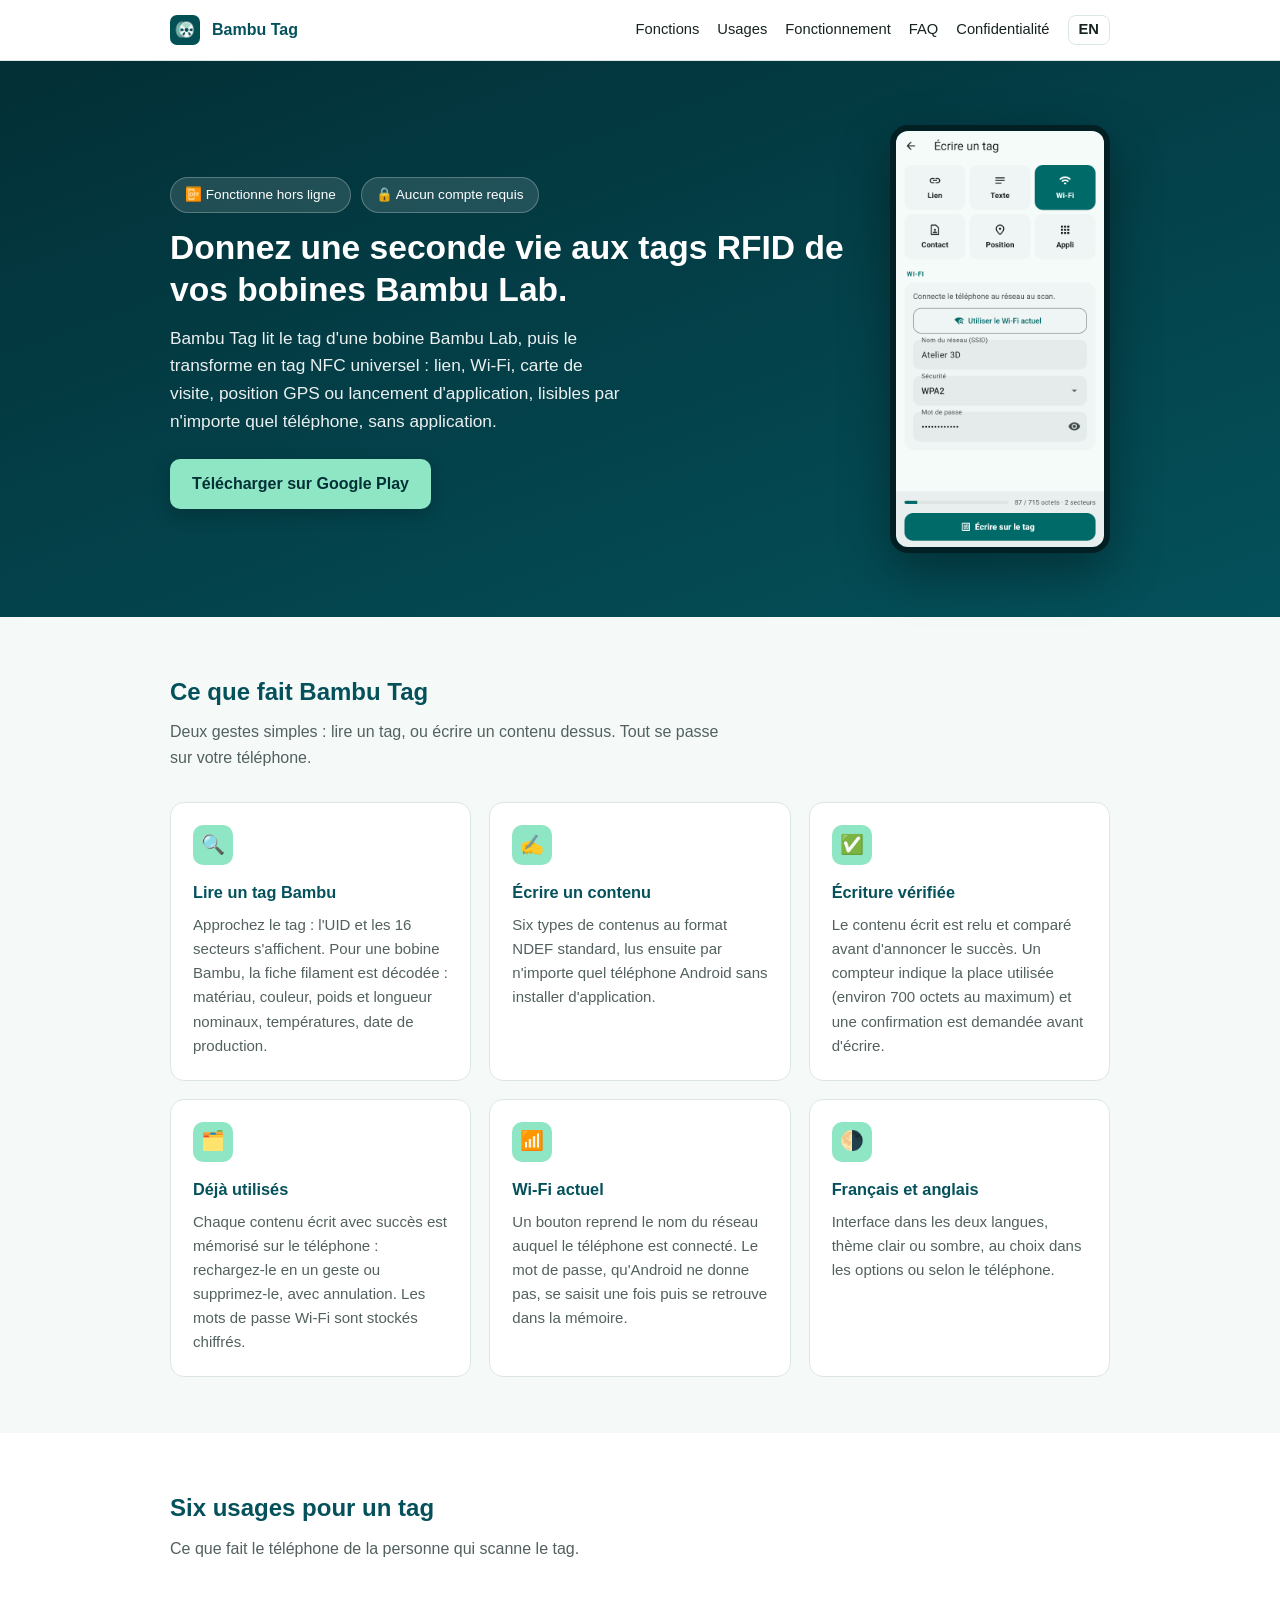
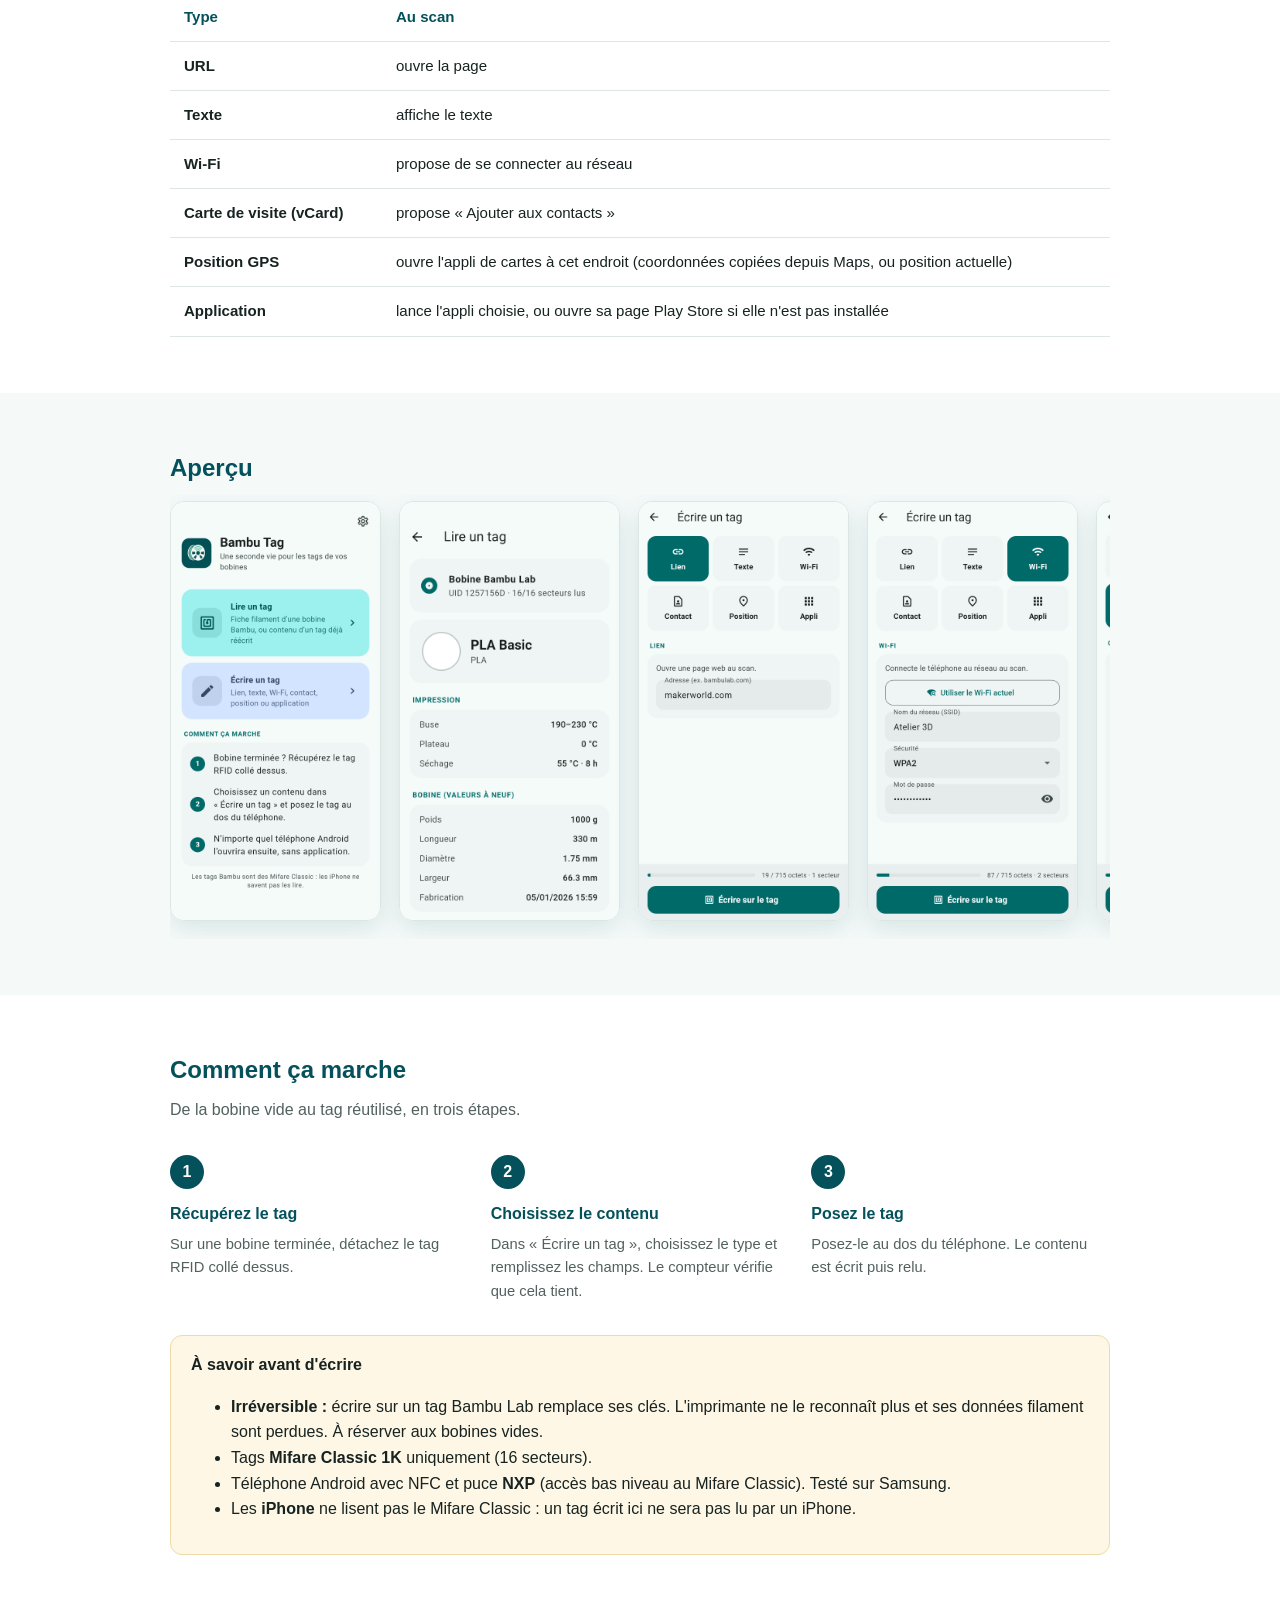
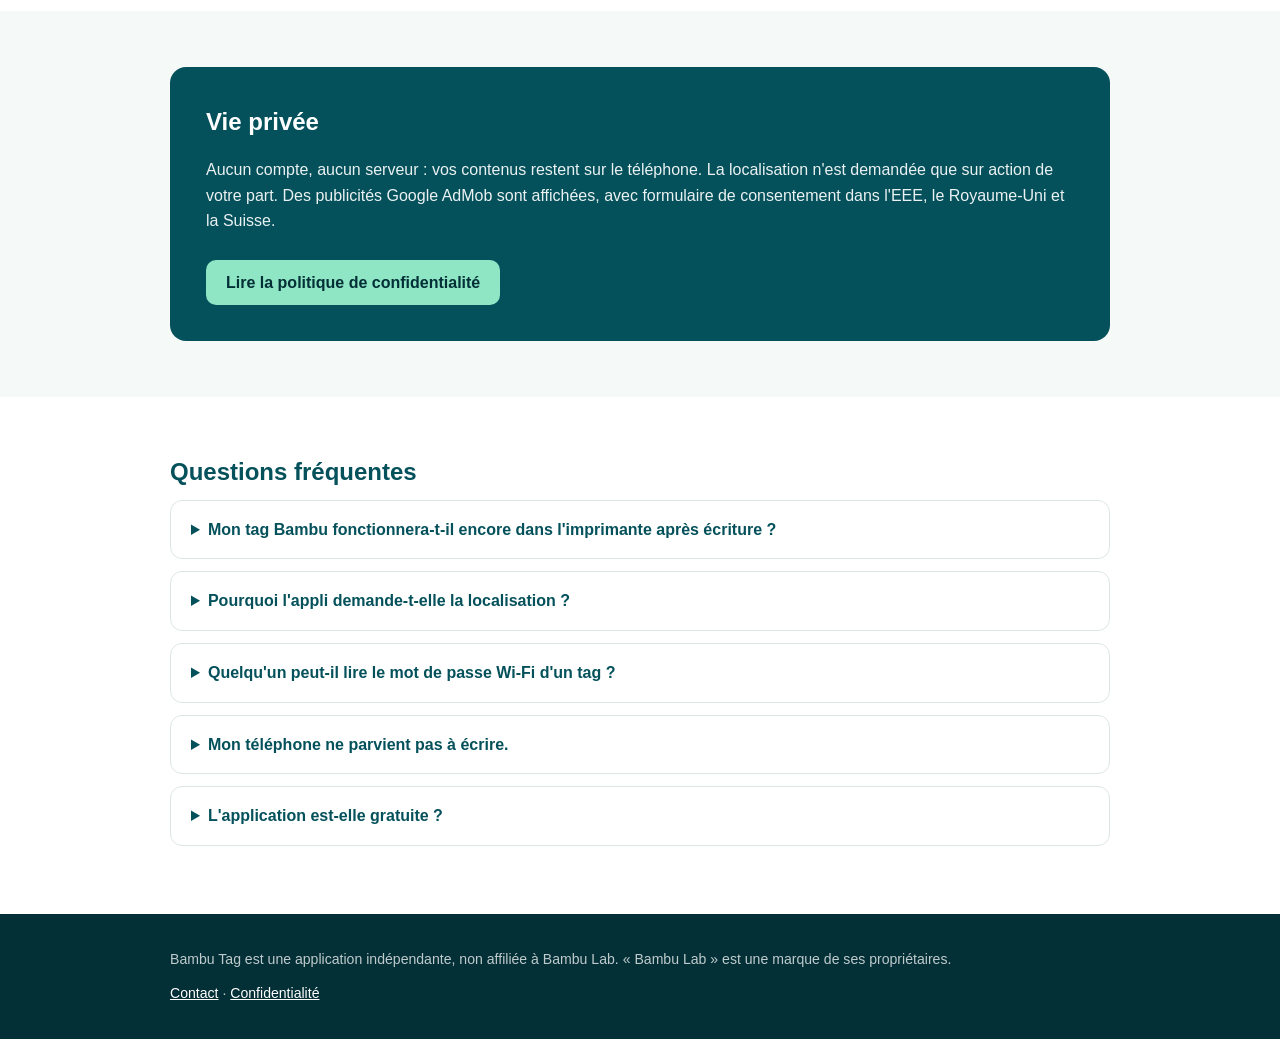
==== index.html @ ccbeabd3 "Add files via upload" ====
<!DOCTYPE html>
<html lang="fr">
<head>
<meta charset="UTF-8">
<meta name="viewport" content="width=device-width, initial-scale=1.0">
<title>Bambu Tag : lire et écrire vos tags NFC</title>
<meta name="description" content="Lisez les tags RFID Bambu Lab et réutilisez-les : URL, texte, Wi-Fi, contact, GPS, application. Guide de Bambu Tag.">
<link rel="icon" href="img/icon-512.png">
<link rel="stylesheet" href="style.css">
</head>
<body>
<nav><div class="container"><img src="img/icon-512.png" alt=""><span class="brand">Bambu Tag</span>
<div class="links"><a href="#fonctions">Fonctions</a><a href="#usages">Usages</a><a href="#fonctionnement">Fonctionnement</a><a href="#faq">FAQ</a><a href="politique-confidentialite.html">Confidentialité</a><a class="lang" href="en/index.html">EN</a></div></div></nav>
<header class="hero"><div class="container">
<div class="copy"><div class="badges"><span class="badge">📴 Fonctionne hors ligne</span><span class="badge">🔒 Aucun compte requis</span></div>
<h1>Donnez une seconde vie aux tags RFID de vos bobines Bambu Lab.</h1><p class="lead">Bambu Tag lit le tag d'une bobine Bambu Lab, puis le transforme en tag NFC universel : lien, Wi-Fi, carte de visite, position GPS ou lancement d'application, lisibles par n'importe quel téléphone, sans application.</p>
<a class="store-btn" href="https://play.google.com/store/apps/details?id=com.olivier.bambutag">Télécharger sur Google Play</a></div>
<div class="shot"><img src="img/fr/4-wifi.png" alt=""></div></div></header>
<section id="fonctions"><div class="container"><h2>Ce que fait Bambu Tag</h2><p class="subtitle">Deux gestes simples : lire un tag, ou écrire un contenu dessus. Tout se passe sur votre téléphone.</p><div class="grid"><div class="card"><div class="icon">🔍</div><h3>Lire un tag Bambu</h3><p>Approchez le tag : l'UID et les 16 secteurs s'affichent. Pour une bobine Bambu, la fiche filament est décodée : matériau, couleur, poids et longueur nominaux, températures, date de production.</p></div><div class="card"><div class="icon">✍️</div><h3>Écrire un contenu</h3><p>Six types de contenus au format NDEF standard, lus ensuite par n'importe quel téléphone Android sans installer d'application.</p></div><div class="card"><div class="icon">✅</div><h3>Écriture vérifiée</h3><p>Le contenu écrit est relu et comparé avant d'annoncer le succès. Un compteur indique la place utilisée (environ 700 octets au maximum) et une confirmation est demandée avant d'écrire.</p></div><div class="card"><div class="icon">🗂️</div><h3>Déjà utilisés</h3><p>Chaque contenu écrit avec succès est mémorisé sur le téléphone : rechargez-le en un geste ou supprimez-le, avec annulation. Les mots de passe Wi-Fi sont stockés chiffrés.</p></div><div class="card"><div class="icon">📶</div><h3>Wi-Fi actuel</h3><p>Un bouton reprend le nom du réseau auquel le téléphone est connecté. Le mot de passe, qu'Android ne donne pas, se saisit une fois puis se retrouve dans la mémoire.</p></div><div class="card"><div class="icon">🌗</div><h3>Français et anglais</h3><p>Interface dans les deux langues, thème clair ou sombre, au choix dans les options ou selon le téléphone.</p></div></div></div></section>
<section id="usages" class="alt"><div class="container"><h2>Six usages pour un tag</h2><p class="subtitle">Ce que fait le téléphone de la personne qui scanne le tag.</p>
<table><tr><th>Type</th><th>Au scan</th></tr><tr><td><strong>URL</strong></td><td>ouvre la page</td></tr><tr><td><strong>Texte</strong></td><td>affiche le texte</td></tr><tr><td><strong>Wi-Fi</strong></td><td>propose de se connecter au réseau</td></tr><tr><td><strong>Carte de visite (vCard)</strong></td><td>propose « Ajouter aux contacts »</td></tr><tr><td><strong>Position GPS</strong></td><td>ouvre l'appli de cartes à cet endroit (coordonnées copiées depuis Maps, ou position actuelle)</td></tr><tr><td><strong>Application</strong></td><td>lance l'appli choisie, ou ouvre sa page Play Store si elle n'est pas installée</td></tr></table></div></section>
<section><div class="container"><h2>Aperçu</h2><div class="gallery"><img src="img/fr/1-home.png" alt="" loading="lazy"><img src="img/fr/2-read.png" alt="" loading="lazy"><img src="img/fr/3-url.png" alt="" loading="lazy"><img src="img/fr/4-wifi.png" alt="" loading="lazy"><img src="img/fr/5-contact.png" alt="" loading="lazy"><img src="img/fr/6-settings.png" alt="" loading="lazy"></div></div></section>
<section id="fonctionnement" class="alt"><div class="container"><h2>Comment ça marche</h2><p class="subtitle">De la bobine vide au tag réutilisé, en trois étapes.</p><div class="steps"><div class="step"><div class="num">1</div><h3>Récupérez le tag</h3><p>Sur une bobine terminée, détachez le tag RFID collé dessus.</p></div><div class="step"><div class="num">2</div><h3>Choisissez le contenu</h3><p>Dans « Écrire un tag », choisissez le type et remplissez les champs. Le compteur vérifie que cela tient.</p></div><div class="step"><div class="num">3</div><h3>Posez le tag</h3><p>Posez-le au dos du téléphone. Le contenu est écrit puis relu.</p></div></div>
<div class="warn" style="margin-top:32px"><strong>À savoir avant d'écrire</strong><ul><li><strong>Irréversible :</strong> écrire sur un tag Bambu Lab remplace ses clés. L'imprimante ne le reconnaît plus et ses données filament sont perdues. À réserver aux bobines vides.</li><li>Tags <strong>Mifare Classic 1K</strong> uniquement (16 secteurs).</li><li>Téléphone Android avec NFC et puce <strong>NXP</strong> (accès bas niveau au Mifare Classic). Testé sur Samsung.</li><li>Les <strong>iPhone</strong> ne lisent pas le Mifare Classic : un tag écrit ici ne sera pas lu par un iPhone.</li></ul></div></div></section>
<section><div class="container"><div class="privacy-box"><h2>Vie privée</h2><p>Aucun compte, aucun serveur : vos contenus restent sur le téléphone. La localisation n'est demandée que sur action de votre part. Des publicités Google AdMob sont affichées, avec formulaire de consentement dans l'EEE, le Royaume-Uni et la Suisse.</p><a class="btn" href="politique-confidentialite.html">Lire la politique de confidentialité</a></div></div></section>
<section id="faq" class="alt"><div class="container"><h2>Questions fréquentes</h2><details><summary>Mon tag Bambu fonctionnera-t-il encore dans l'imprimante après écriture ?</summary><p>Non. L'écriture remplace les clés du tag : l'imprimante ne le reconnaît plus. N'écrivez que sur des tags de bobines vides.</p></details><details><summary>Pourquoi l'appli demande-t-elle la localisation ?</summary><p>Uniquement pour « Wi-Fi actuel » (Android exige cette autorisation pour lire le nom du réseau) et pour « Position actuelle ». Rien n'est envoyé nulle part.</p></details><details><summary>Quelqu'un peut-il lire le mot de passe Wi-Fi d'un tag ?</summary><p>Oui : le contenu d'un tag NFC se lit sans protection. Écrivez un mot de passe Wi-Fi seulement sur un tag que vous gardez chez vous, par exemple pour des invités.</p></details><details><summary>Mon téléphone ne parvient pas à écrire.</summary><p>Il faut une puce NFC NXP. Sur d'autres puces, l'accès bas niveau au Mifare Classic peut manquer. Vérifiez aussi que le tag est bien un Mifare Classic 1K.</p></details><details><summary>L'application est-elle gratuite ?</summary><p>Oui, avec des publicités Google AdMob. L'application reste entièrement utilisable si vous refusez les annonces personnalisées.</p></details></div></section>
<footer><div class="container"><span>Bambu Tag est une application indépendante, non affiliée à Bambu Lab. « Bambu Lab » est une marque de ses propriétaires.</span><span><a href="mailto:olivier3dprint@gmail.com">Contact</a> · <a href="politique-confidentialite.html">Confidentialité</a></span></div></footer>
</body></html>
---- style.css ----
:root{--teal:#04515B;--teal-dark:#032F36;--mint:#8EE6C4;--bg:#F5FAF9;--text:#162321;--muted:#52615F;--card:#fff;--border:#DCE7E5}
*{box-sizing:border-box}html{scroll-behavior:smooth}
body{margin:0;font-family:-apple-system,"Segoe UI",Roboto,Helvetica,Arial,sans-serif;background:var(--bg);color:var(--text);line-height:1.6}
a{color:var(--teal)}
.container{max-width:980px;margin:0 auto;padding:0 20px}
nav{position:sticky;top:0;z-index:10;background:rgba(255,255,255,.92);backdrop-filter:blur(6px);border-bottom:1px solid var(--border)}
nav .container{display:flex;align-items:center;gap:12px;height:60px}
nav img{width:30px;height:30px;border-radius:7px}
nav .brand{font-weight:700;color:var(--teal)}
nav .links{margin-left:auto;display:flex;gap:18px;font-size:.92rem;align-items:center}
nav .links a{text-decoration:none;color:var(--text)}
nav .links a:hover{color:var(--teal)}
nav .lang{border:1px solid var(--border);border-radius:8px;padding:2px 10px;font-weight:600}
.hero{background:linear-gradient(160deg,var(--teal-dark),var(--teal));color:#fff;padding:64px 0 56px}
.hero .container{display:flex;align-items:center;gap:40px;flex-wrap:wrap}
.hero .copy{flex:1 1 380px}
.hero h1{font-size:2.1rem;margin:0 0 14px;line-height:1.25}
.hero p.lead{font-size:1.08rem;opacity:.92;margin:0 0 24px;max-width:48ch}
.badges{display:flex;gap:10px;flex-wrap:wrap;margin-bottom:14px}
.badge{background:rgba(255,255,255,.12);border:1px solid rgba(255,255,255,.25);border-radius:999px;padding:6px 14px;font-size:.85rem}
.store-btn{display:inline-block;background:var(--mint);color:var(--teal-dark);font-weight:700;text-decoration:none;padding:12px 22px;border-radius:10px;box-shadow:0 6px 18px rgba(0,0,0,.2)}
.hero .shot img{width:220px;border-radius:18px;box-shadow:0 20px 50px rgba(0,0,0,.35);border:6px solid #021f24}
section{padding:56px 0}
section h2{font-size:1.5rem;color:var(--teal);margin:0 0 8px}
.subtitle{color:var(--muted);margin:0 0 32px;max-width:62ch}
.grid{display:grid;grid-template-columns:repeat(auto-fit,minmax(250px,1fr));gap:18px}
.card{background:var(--card);border:1px solid var(--border);border-radius:14px;padding:22px}
.card .icon{width:40px;height:40px;border-radius:10px;background:var(--mint);display:flex;align-items:center;justify-content:center;font-size:1.2rem;margin-bottom:14px}
.card h3{margin:0 0 8px;font-size:1.02rem;color:var(--teal)}
.card p{margin:0;color:var(--muted);font-size:.94rem}
.alt{background:#fff}
.steps{display:grid;grid-template-columns:repeat(auto-fit,minmax(200px,1fr));gap:22px}
.num{width:34px;height:34px;border-radius:50%;background:var(--teal);color:#fff;display:flex;align-items:center;justify-content:center;font-weight:700;margin-bottom:12px}
.step h3{margin:0 0 6px;font-size:1rem;color:var(--teal)}
.step p{margin:0;color:var(--muted);font-size:.92rem}
.gallery{display:flex;gap:18px;overflow-x:auto;padding:6px 2px 18px;scroll-snap-type:x mandatory}
.gallery img{height:420px;border-radius:14px;border:1px solid var(--border);scroll-snap-align:start;flex:0 0 auto;box-shadow:0 8px 24px rgba(4,81,91,.12)}
table{width:100%;border-collapse:collapse;font-size:.94rem}
th,td{text-align:left;padding:12px 14px;border-bottom:1px solid var(--border)}th{color:var(--teal)}
.privacy-box{background:var(--teal);color:#fff;border-radius:16px;padding:36px}
.privacy-box h2{color:#fff}.privacy-box p{opacity:.92}
.privacy-box a.btn{display:inline-block;margin-top:10px;background:var(--mint);color:var(--teal-dark);font-weight:700;text-decoration:none;padding:10px 20px;border-radius:10px}
details{background:var(--card);border:1px solid var(--border);border-radius:12px;padding:16px 20px;margin-bottom:12px}
details summary{cursor:pointer;font-weight:600;color:var(--teal)}details p{color:var(--muted);margin:10px 0 2px}
.warn{background:#FFF7E6;border:1px solid #F0D9A8;border-radius:12px;padding:16px 20px}
footer{background:var(--teal-dark);color:rgba(255,255,255,.75);padding:34px 0;font-size:.88rem}
footer .container{display:flex;justify-content:space-between;flex-wrap:wrap;gap:12px}footer a{color:#fff}
/* page texte (confidentialité) */
header.doc{background:var(--teal);color:#fff;padding:28px 20px}
header.doc .wrap{max-width:760px;margin:0 auto;display:flex;align-items:center;gap:14px}
header.doc img{width:40px;height:40px;border-radius:9px}header.doc .title{font-size:1.15rem;font-weight:700}
header.doc a{color:#fff;text-decoration:none;opacity:.85}
main{max-width:760px;margin:0 auto;padding:32px 20px 80px}
main h1{font-size:1.6rem;margin-top:0;color:var(--teal)}main h2{font-size:1.15rem;color:var(--teal);margin-top:2.2em}
.updated{color:var(--muted);font-size:.9rem;margin-bottom:2em}
.box{background:var(--card);border:1px solid var(--border);border-radius:12px;padding:18px 22px;margin:1.4em 0}
.box.highlight{border-left:4px solid var(--mint)}
main ul{padding-left:1.2em}main li{margin:.4em 0}
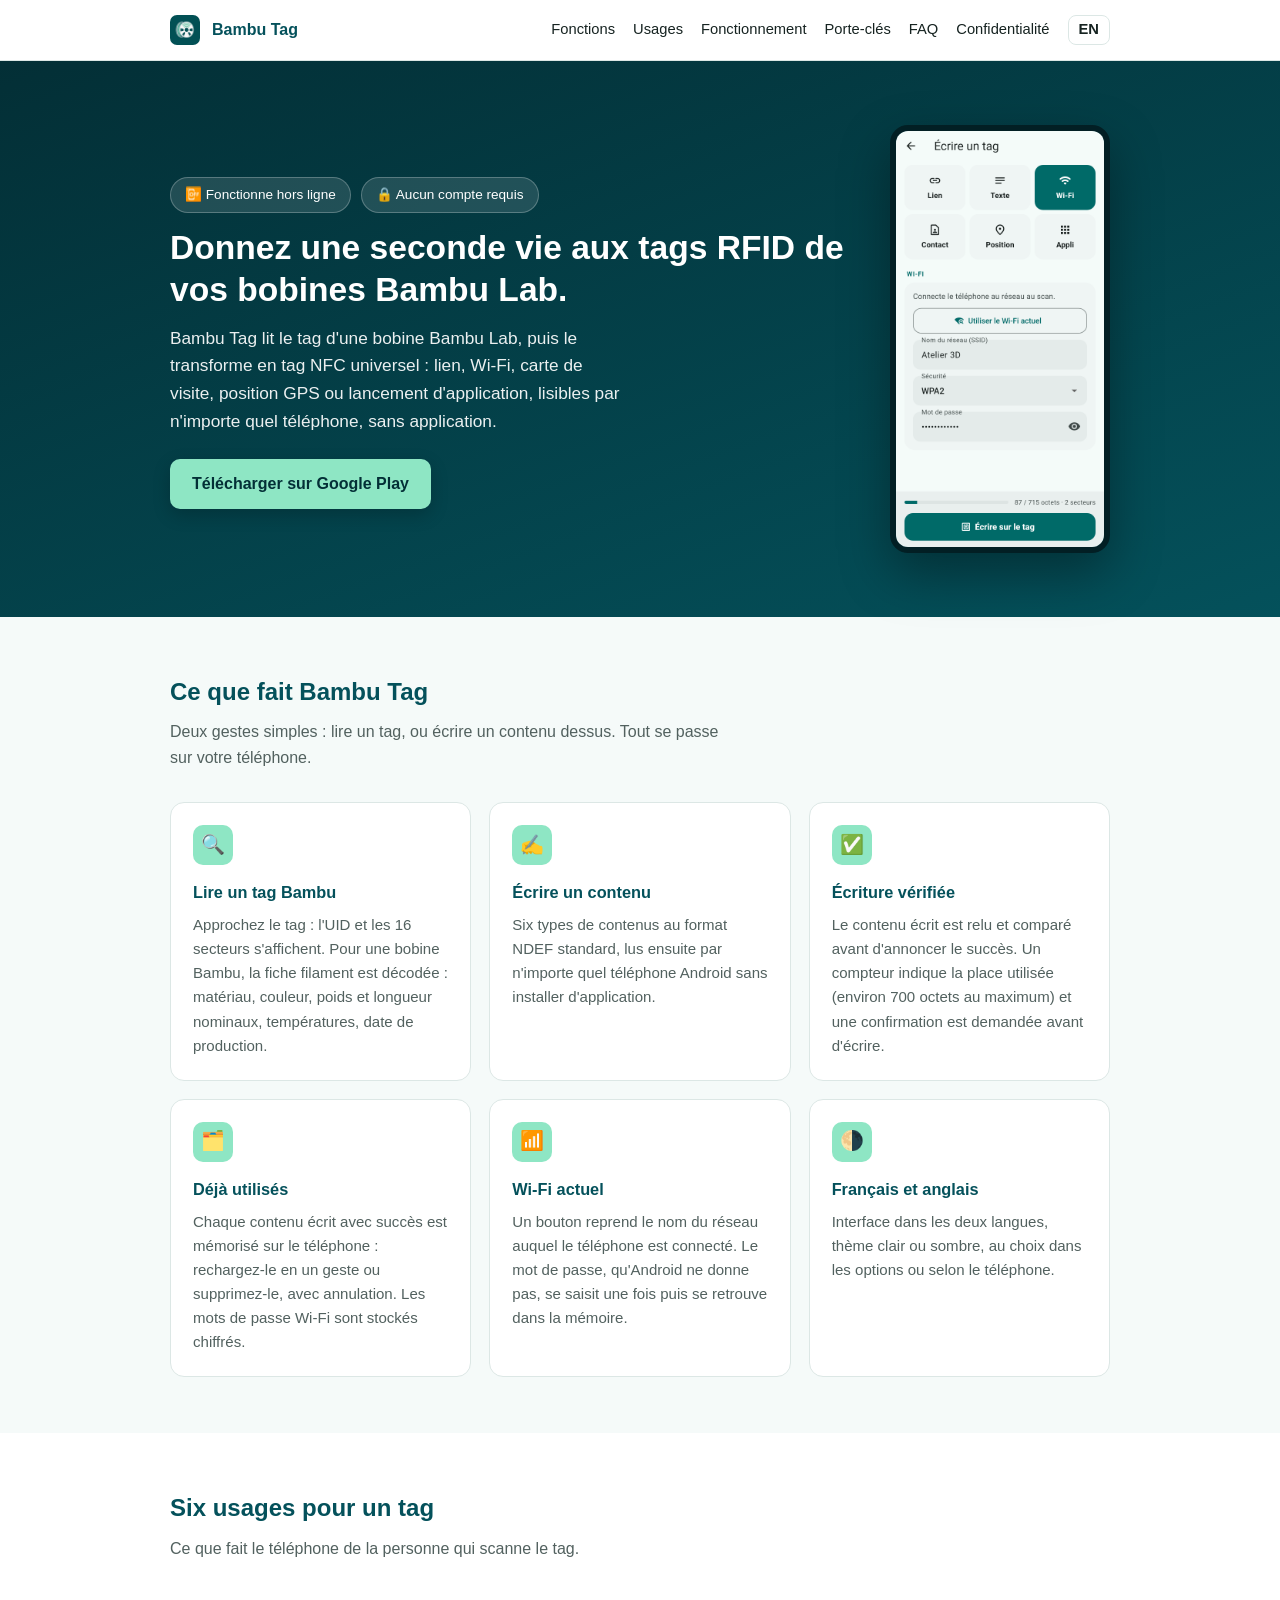
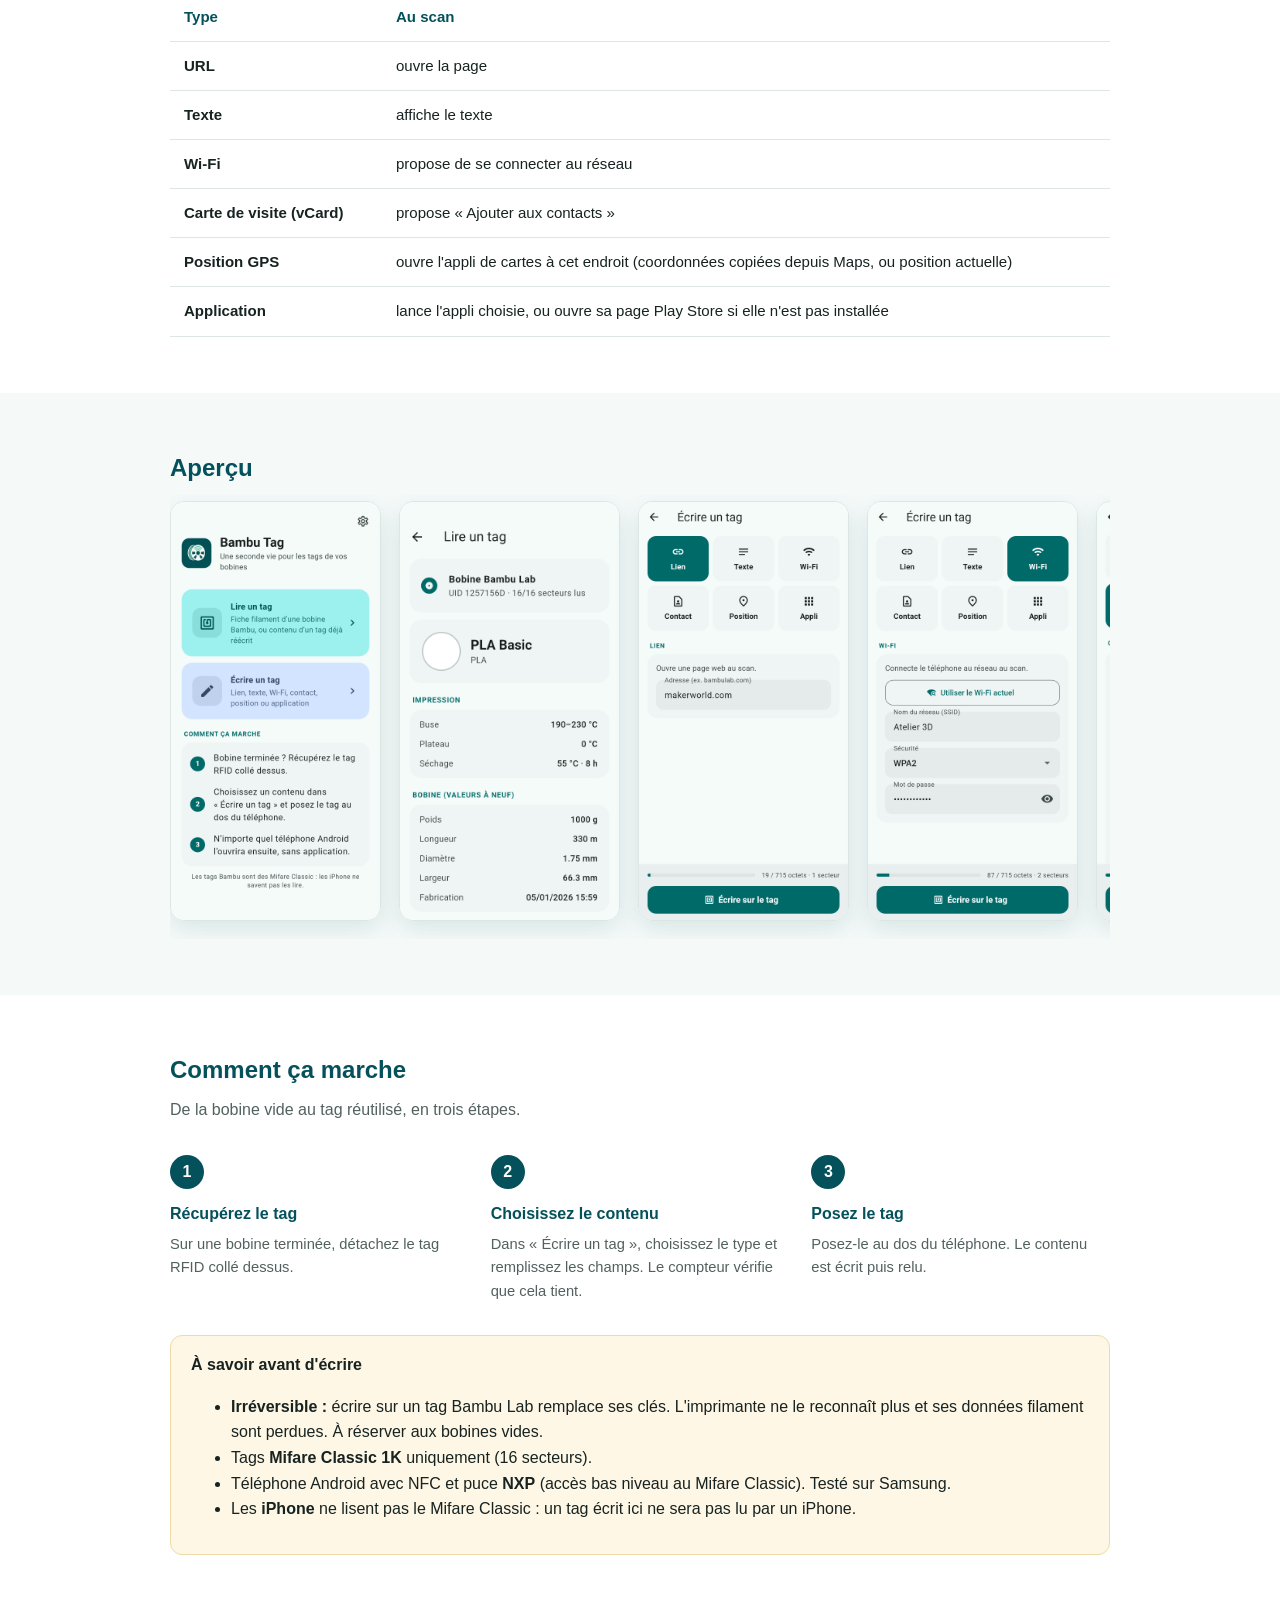
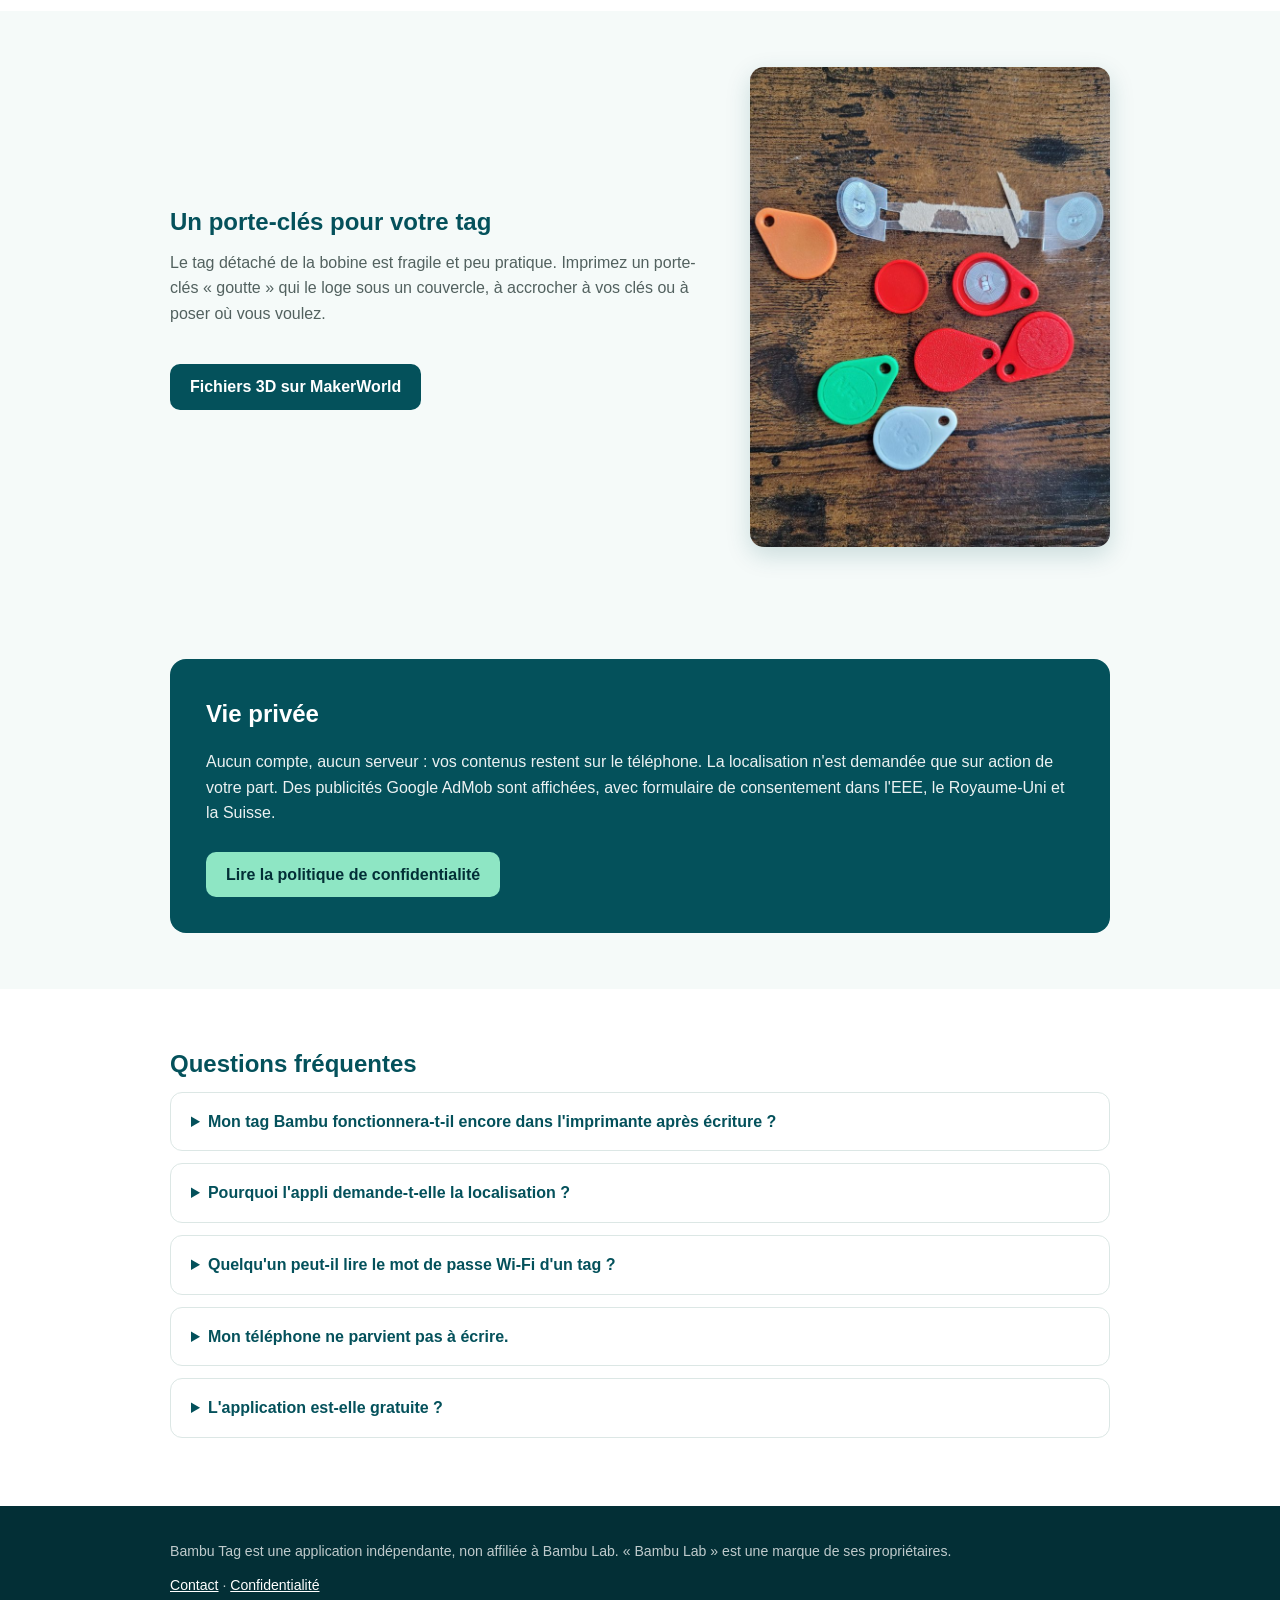
==== commit 5a57a231: "Add files via upload" ====
--- a/index.html
+++ b/index.html
@@ -1,28 +1,29 @@
-<!DOCTYPE html>
-<html lang="fr">
-<head>
-<meta charset="UTF-8">
-<meta name="viewport" content="width=device-width, initial-scale=1.0">
-<title>Bambu Tag : lire et écrire vos tags NFC</title>
-<meta name="description" content="Lisez les tags RFID Bambu Lab et réutilisez-les : URL, texte, Wi-Fi, contact, GPS, application. Guide de Bambu Tag.">
-<link rel="icon" href="img/icon-512.png">
-<link rel="stylesheet" href="style.css">
-</head>
-<body>
-<nav><div class="container"><img src="img/icon-512.png" alt=""><span class="brand">Bambu Tag</span>
-<div class="links"><a href="#fonctions">Fonctions</a><a href="#usages">Usages</a><a href="#fonctionnement">Fonctionnement</a><a href="#faq">FAQ</a><a href="politique-confidentialite.html">Confidentialité</a><a class="lang" href="en/index.html">EN</a></div></div></nav>
-<header class="hero"><div class="container">
-<div class="copy"><div class="badges"><span class="badge">📴 Fonctionne hors ligne</span><span class="badge">🔒 Aucun compte requis</span></div>
-<h1>Donnez une seconde vie aux tags RFID de vos bobines Bambu Lab.</h1><p class="lead">Bambu Tag lit le tag d'une bobine Bambu Lab, puis le transforme en tag NFC universel : lien, Wi-Fi, carte de visite, position GPS ou lancement d'application, lisibles par n'importe quel téléphone, sans application.</p>
-<a class="store-btn" href="https://play.google.com/store/apps/details?id=com.olivier.bambutag">Télécharger sur Google Play</a></div>
-<div class="shot"><img src="img/fr/4-wifi.png" alt=""></div></div></header>
-<section id="fonctions"><div class="container"><h2>Ce que fait Bambu Tag</h2><p class="subtitle">Deux gestes simples : lire un tag, ou écrire un contenu dessus. Tout se passe sur votre téléphone.</p><div class="grid"><div class="card"><div class="icon">🔍</div><h3>Lire un tag Bambu</h3><p>Approchez le tag : l'UID et les 16 secteurs s'affichent. Pour une bobine Bambu, la fiche filament est décodée : matériau, couleur, poids et longueur nominaux, températures, date de production.</p></div><div class="card"><div class="icon">✍️</div><h3>Écrire un contenu</h3><p>Six types de contenus au format NDEF standard, lus ensuite par n'importe quel téléphone Android sans installer d'application.</p></div><div class="card"><div class="icon">✅</div><h3>Écriture vérifiée</h3><p>Le contenu écrit est relu et comparé avant d'annoncer le succès. Un compteur indique la place utilisée (environ 700 octets au maximum) et une confirmation est demandée avant d'écrire.</p></div><div class="card"><div class="icon">🗂️</div><h3>Déjà utilisés</h3><p>Chaque contenu écrit avec succès est mémorisé sur le téléphone : rechargez-le en un geste ou supprimez-le, avec annulation. Les mots de passe Wi-Fi sont stockés chiffrés.</p></div><div class="card"><div class="icon">📶</div><h3>Wi-Fi actuel</h3><p>Un bouton reprend le nom du réseau auquel le téléphone est connecté. Le mot de passe, qu'Android ne donne pas, se saisit une fois puis se retrouve dans la mémoire.</p></div><div class="card"><div class="icon">🌗</div><h3>Français et anglais</h3><p>Interface dans les deux langues, thème clair ou sombre, au choix dans les options ou selon le téléphone.</p></div></div></div></section>
-<section id="usages" class="alt"><div class="container"><h2>Six usages pour un tag</h2><p class="subtitle">Ce que fait le téléphone de la personne qui scanne le tag.</p>
-<table><tr><th>Type</th><th>Au scan</th></tr><tr><td><strong>URL</strong></td><td>ouvre la page</td></tr><tr><td><strong>Texte</strong></td><td>affiche le texte</td></tr><tr><td><strong>Wi-Fi</strong></td><td>propose de se connecter au réseau</td></tr><tr><td><strong>Carte de visite (vCard)</strong></td><td>propose « Ajouter aux contacts »</td></tr><tr><td><strong>Position GPS</strong></td><td>ouvre l'appli de cartes à cet endroit (coordonnées copiées depuis Maps, ou position actuelle)</td></tr><tr><td><strong>Application</strong></td><td>lance l'appli choisie, ou ouvre sa page Play Store si elle n'est pas installée</td></tr></table></div></section>
-<section><div class="container"><h2>Aperçu</h2><div class="gallery"><img src="img/fr/1-home.png" alt="" loading="lazy"><img src="img/fr/2-read.png" alt="" loading="lazy"><img src="img/fr/3-url.png" alt="" loading="lazy"><img src="img/fr/4-wifi.png" alt="" loading="lazy"><img src="img/fr/5-contact.png" alt="" loading="lazy"><img src="img/fr/6-settings.png" alt="" loading="lazy"></div></div></section>
-<section id="fonctionnement" class="alt"><div class="container"><h2>Comment ça marche</h2><p class="subtitle">De la bobine vide au tag réutilisé, en trois étapes.</p><div class="steps"><div class="step"><div class="num">1</div><h3>Récupérez le tag</h3><p>Sur une bobine terminée, détachez le tag RFID collé dessus.</p></div><div class="step"><div class="num">2</div><h3>Choisissez le contenu</h3><p>Dans « Écrire un tag », choisissez le type et remplissez les champs. Le compteur vérifie que cela tient.</p></div><div class="step"><div class="num">3</div><h3>Posez le tag</h3><p>Posez-le au dos du téléphone. Le contenu est écrit puis relu.</p></div></div>
-<div class="warn" style="margin-top:32px"><strong>À savoir avant d'écrire</strong><ul><li><strong>Irréversible :</strong> écrire sur un tag Bambu Lab remplace ses clés. L'imprimante ne le reconnaît plus et ses données filament sont perdues. À réserver aux bobines vides.</li><li>Tags <strong>Mifare Classic 1K</strong> uniquement (16 secteurs).</li><li>Téléphone Android avec NFC et puce <strong>NXP</strong> (accès bas niveau au Mifare Classic). Testé sur Samsung.</li><li>Les <strong>iPhone</strong> ne lisent pas le Mifare Classic : un tag écrit ici ne sera pas lu par un iPhone.</li></ul></div></div></section>
-<section><div class="container"><div class="privacy-box"><h2>Vie privée</h2><p>Aucun compte, aucun serveur : vos contenus restent sur le téléphone. La localisation n'est demandée que sur action de votre part. Des publicités Google AdMob sont affichées, avec formulaire de consentement dans l'EEE, le Royaume-Uni et la Suisse.</p><a class="btn" href="politique-confidentialite.html">Lire la politique de confidentialité</a></div></div></section>
-<section id="faq" class="alt"><div class="container"><h2>Questions fréquentes</h2><details><summary>Mon tag Bambu fonctionnera-t-il encore dans l'imprimante après écriture ?</summary><p>Non. L'écriture remplace les clés du tag : l'imprimante ne le reconnaît plus. N'écrivez que sur des tags de bobines vides.</p></details><details><summary>Pourquoi l'appli demande-t-elle la localisation ?</summary><p>Uniquement pour « Wi-Fi actuel » (Android exige cette autorisation pour lire le nom du réseau) et pour « Position actuelle ». Rien n'est envoyé nulle part.</p></details><details><summary>Quelqu'un peut-il lire le mot de passe Wi-Fi d'un tag ?</summary><p>Oui : le contenu d'un tag NFC se lit sans protection. Écrivez un mot de passe Wi-Fi seulement sur un tag que vous gardez chez vous, par exemple pour des invités.</p></details><details><summary>Mon téléphone ne parvient pas à écrire.</summary><p>Il faut une puce NFC NXP. Sur d'autres puces, l'accès bas niveau au Mifare Classic peut manquer. Vérifiez aussi que le tag est bien un Mifare Classic 1K.</p></details><details><summary>L'application est-elle gratuite ?</summary><p>Oui, avec des publicités Google AdMob. L'application reste entièrement utilisable si vous refusez les annonces personnalisées.</p></details></div></section>
-<footer><div class="container"><span>Bambu Tag est une application indépendante, non affiliée à Bambu Lab. « Bambu Lab » est une marque de ses propriétaires.</span><span><a href="mailto:olivier3dprint@gmail.com">Contact</a> · <a href="politique-confidentialite.html">Confidentialité</a></span></div></footer>
+<!DOCTYPE html>
+<html lang="fr">
+<head>
+<meta charset="UTF-8">
+<meta name="viewport" content="width=device-width, initial-scale=1.0">
+<title>Bambu Tag : lire et écrire vos tags NFC</title>
+<meta name="description" content="Lisez les tags RFID Bambu Lab et réutilisez-les : URL, texte, Wi-Fi, contact, GPS, application. Guide de Bambu Tag.">
+<link rel="icon" href="img/icon-512.png">
+<link rel="stylesheet" href="style.css">
+</head>
+<body>
+<nav><div class="container"><img src="img/icon-512.png" alt=""><span class="brand">Bambu Tag</span>
+<div class="links"><a href="#fonctions">Fonctions</a><a href="#usages">Usages</a><a href="#fonctionnement">Fonctionnement</a><a href="#porte-cles">Porte-clés</a><a href="#faq">FAQ</a><a href="politique-confidentialite.html">Confidentialité</a><a class="lang" href="en/index.html">EN</a></div></div></nav>
+<header class="hero"><div class="container">
+<div class="copy"><div class="badges"><span class="badge">📴 Fonctionne hors ligne</span><span class="badge">🔒 Aucun compte requis</span></div>
+<h1>Donnez une seconde vie aux tags RFID de vos bobines Bambu Lab.</h1><p class="lead">Bambu Tag lit le tag d'une bobine Bambu Lab, puis le transforme en tag NFC universel : lien, Wi-Fi, carte de visite, position GPS ou lancement d'application, lisibles par n'importe quel téléphone, sans application.</p>
+<a class="store-btn" href="https://play.google.com/store/apps/details?id=com.olivier.bambutag">Télécharger sur Google Play</a></div>
+<div class="shot"><img src="img/fr/4-wifi.png" alt=""></div></div></header>
+<section id="fonctions"><div class="container"><h2>Ce que fait Bambu Tag</h2><p class="subtitle">Deux gestes simples : lire un tag, ou écrire un contenu dessus. Tout se passe sur votre téléphone.</p><div class="grid"><div class="card"><div class="icon">🔍</div><h3>Lire un tag Bambu</h3><p>Approchez le tag : l'UID et les 16 secteurs s'affichent. Pour une bobine Bambu, la fiche filament est décodée : matériau, couleur, poids et longueur nominaux, températures, date de production.</p></div><div class="card"><div class="icon">✍️</div><h3>Écrire un contenu</h3><p>Six types de contenus au format NDEF standard, lus ensuite par n'importe quel téléphone Android sans installer d'application.</p></div><div class="card"><div class="icon">✅</div><h3>Écriture vérifiée</h3><p>Le contenu écrit est relu et comparé avant d'annoncer le succès. Un compteur indique la place utilisée (environ 700 octets au maximum) et une confirmation est demandée avant d'écrire.</p></div><div class="card"><div class="icon">🗂️</div><h3>Déjà utilisés</h3><p>Chaque contenu écrit avec succès est mémorisé sur le téléphone : rechargez-le en un geste ou supprimez-le, avec annulation. Les mots de passe Wi-Fi sont stockés chiffrés.</p></div><div class="card"><div class="icon">📶</div><h3>Wi-Fi actuel</h3><p>Un bouton reprend le nom du réseau auquel le téléphone est connecté. Le mot de passe, qu'Android ne donne pas, se saisit une fois puis se retrouve dans la mémoire.</p></div><div class="card"><div class="icon">🌗</div><h3>Français et anglais</h3><p>Interface dans les deux langues, thème clair ou sombre, au choix dans les options ou selon le téléphone.</p></div></div></div></section>
+<section id="usages" class="alt"><div class="container"><h2>Six usages pour un tag</h2><p class="subtitle">Ce que fait le téléphone de la personne qui scanne le tag.</p>
+<table><tr><th>Type</th><th>Au scan</th></tr><tr><td><strong>URL</strong></td><td>ouvre la page</td></tr><tr><td><strong>Texte</strong></td><td>affiche le texte</td></tr><tr><td><strong>Wi-Fi</strong></td><td>propose de se connecter au réseau</td></tr><tr><td><strong>Carte de visite (vCard)</strong></td><td>propose « Ajouter aux contacts »</td></tr><tr><td><strong>Position GPS</strong></td><td>ouvre l'appli de cartes à cet endroit (coordonnées copiées depuis Maps, ou position actuelle)</td></tr><tr><td><strong>Application</strong></td><td>lance l'appli choisie, ou ouvre sa page Play Store si elle n'est pas installée</td></tr></table></div></section>
+<section><div class="container"><h2>Aperçu</h2><div class="gallery"><img src="img/fr/1-home.png" alt="" loading="lazy"><img src="img/fr/2-read.png" alt="" loading="lazy"><img src="img/fr/3-url.png" alt="" loading="lazy"><img src="img/fr/4-wifi.png" alt="" loading="lazy"><img src="img/fr/5-contact.png" alt="" loading="lazy"><img src="img/fr/6-settings.png" alt="" loading="lazy"></div></div></section>
+<section id="fonctionnement" class="alt"><div class="container"><h2>Comment ça marche</h2><p class="subtitle">De la bobine vide au tag réutilisé, en trois étapes.</p><div class="steps"><div class="step"><div class="num">1</div><h3>Récupérez le tag</h3><p>Sur une bobine terminée, détachez le tag RFID collé dessus.</p></div><div class="step"><div class="num">2</div><h3>Choisissez le contenu</h3><p>Dans « Écrire un tag », choisissez le type et remplissez les champs. Le compteur vérifie que cela tient.</p></div><div class="step"><div class="num">3</div><h3>Posez le tag</h3><p>Posez-le au dos du téléphone. Le contenu est écrit puis relu.</p></div></div>
+<div class="warn" style="margin-top:32px"><strong>À savoir avant d'écrire</strong><ul><li><strong>Irréversible :</strong> écrire sur un tag Bambu Lab remplace ses clés. L'imprimante ne le reconnaît plus et ses données filament sont perdues. À réserver aux bobines vides.</li><li>Tags <strong>Mifare Classic 1K</strong> uniquement (16 secteurs).</li><li>Téléphone Android avec NFC et puce <strong>NXP</strong> (accès bas niveau au Mifare Classic). Testé sur Samsung.</li><li>Les <strong>iPhone</strong> ne lisent pas le Mifare Classic : un tag écrit ici ne sera pas lu par un iPhone.</li></ul></div></div></section>
+<section id="porte-cles"><div class="container print"><div class="copy"><h2>Un porte-clés pour votre tag</h2><p class="subtitle">Le tag détaché de la bobine est fragile et peu pratique. Imprimez un porte-clés « goutte » qui le loge sous un couvercle, à accrocher à vos clés ou à poser où vous voulez.</p><a class="btn" href="https://makerworld.com/fr/models/3397669-nfc-keychain-for-bambu-lab-spool-tag">Fichiers 3D sur MakerWorld</a></div><img src="img/porte-tags.jpg" alt="Tags RFID de bobine Bambu Lab et porte-clés imprimés en 3D qui les accueillent" loading="lazy"></div></section>
+<section><div class="container"><div class="privacy-box"><h2>Vie privée</h2><p>Aucun compte, aucun serveur : vos contenus restent sur le téléphone. La localisation n'est demandée que sur action de votre part. Des publicités Google AdMob sont affichées, avec formulaire de consentement dans l'EEE, le Royaume-Uni et la Suisse.</p><a class="btn" href="politique-confidentialite.html">Lire la politique de confidentialité</a></div></div></section>
+<section id="faq" class="alt"><div class="container"><h2>Questions fréquentes</h2><details><summary>Mon tag Bambu fonctionnera-t-il encore dans l'imprimante après écriture ?</summary><p>Non. L'écriture remplace les clés du tag : l'imprimante ne le reconnaît plus. N'écrivez que sur des tags de bobines vides.</p></details><details><summary>Pourquoi l'appli demande-t-elle la localisation ?</summary><p>Uniquement pour « Wi-Fi actuel » (Android exige cette autorisation pour lire le nom du réseau) et pour « Position actuelle ». Rien n'est envoyé nulle part.</p></details><details><summary>Quelqu'un peut-il lire le mot de passe Wi-Fi d'un tag ?</summary><p>Oui : le contenu d'un tag NFC se lit sans protection. Écrivez un mot de passe Wi-Fi seulement sur un tag que vous gardez chez vous, par exemple pour des invités.</p></details><details><summary>Mon téléphone ne parvient pas à écrire.</summary><p>Il faut une puce NFC NXP. Sur d'autres puces, l'accès bas niveau au Mifare Classic peut manquer. Vérifiez aussi que le tag est bien un Mifare Classic 1K.</p></details><details><summary>L'application est-elle gratuite ?</summary><p>Oui, avec des publicités Google AdMob. L'application reste entièrement utilisable si vous refusez les annonces personnalisées.</p></details></div></section>
+<footer><div class="container"><span>Bambu Tag est une application indépendante, non affiliée à Bambu Lab. « Bambu Lab » est une marque de ses propriétaires.</span><span><a href="mailto:olivier3dprint@gmail.com">Contact</a> · <a href="politique-confidentialite.html">Confidentialité</a></span></div></footer>
 </body></html>
--- a/style.css
+++ b/style.css
@@ -8,7 +8,7 @@
 nav img{width:30px;height:30px;border-radius:7px}
 nav .brand{font-weight:700;color:var(--teal)}
 nav .links{margin-left:auto;display:flex;gap:18px;font-size:.92rem;align-items:center}
-nav .links a{text-decoration:none;color:var(--text)}
+nav .links a{text-decoration:none;color:var(--text);white-space:nowrap}
 nav .links a:hover{color:var(--teal)}
 nav .lang{border:1px solid var(--border);border-radius:8px;padding:2px 10px;font-weight:600}
 .hero{background:linear-gradient(160deg,var(--teal-dark),var(--teal));color:#fff;padding:64px 0 56px}
@@ -43,6 +43,10 @@
 details{background:var(--card);border:1px solid var(--border);border-radius:12px;padding:16px 20px;margin-bottom:12px}
 details summary{cursor:pointer;font-weight:600;color:var(--teal)}details p{color:var(--muted);margin:10px 0 2px}
 .warn{background:#FFF7E6;border:1px solid #F0D9A8;border-radius:12px;padding:16px 20px}
+.print{display:flex;align-items:center;gap:40px;flex-wrap:wrap}
+.print .copy{flex:1 1 340px}
+.print img{flex:0 1 360px;width:100%;max-width:360px;border-radius:14px;box-shadow:0 8px 24px rgba(4,81,91,.18)}
+.print .btn{display:inline-block;margin-top:6px;background:var(--teal);color:#fff;font-weight:700;text-decoration:none;padding:10px 20px;border-radius:10px}
 footer{background:var(--teal-dark);color:rgba(255,255,255,.75);padding:34px 0;font-size:.88rem}
 footer .container{display:flex;justify-content:space-between;flex-wrap:wrap;gap:12px}footer a{color:#fff}
 /* page texte (confidentialité) */
